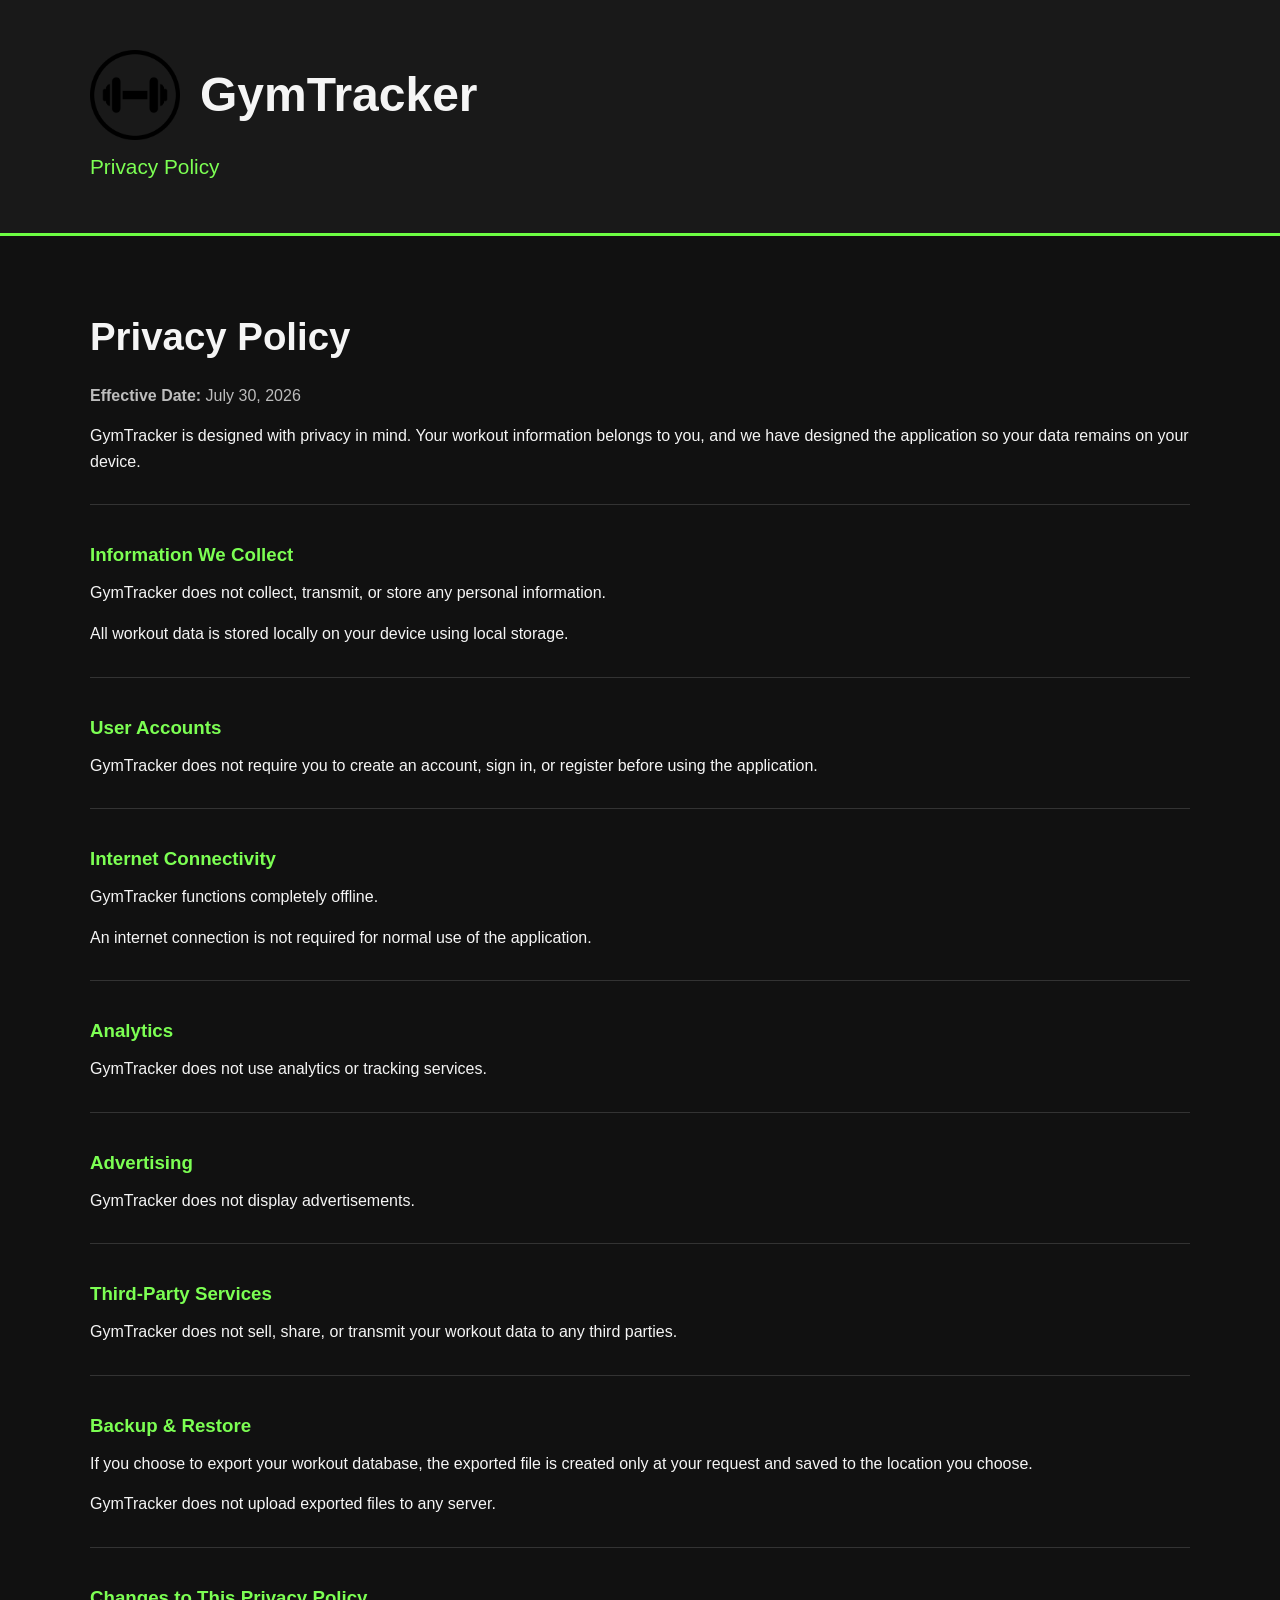
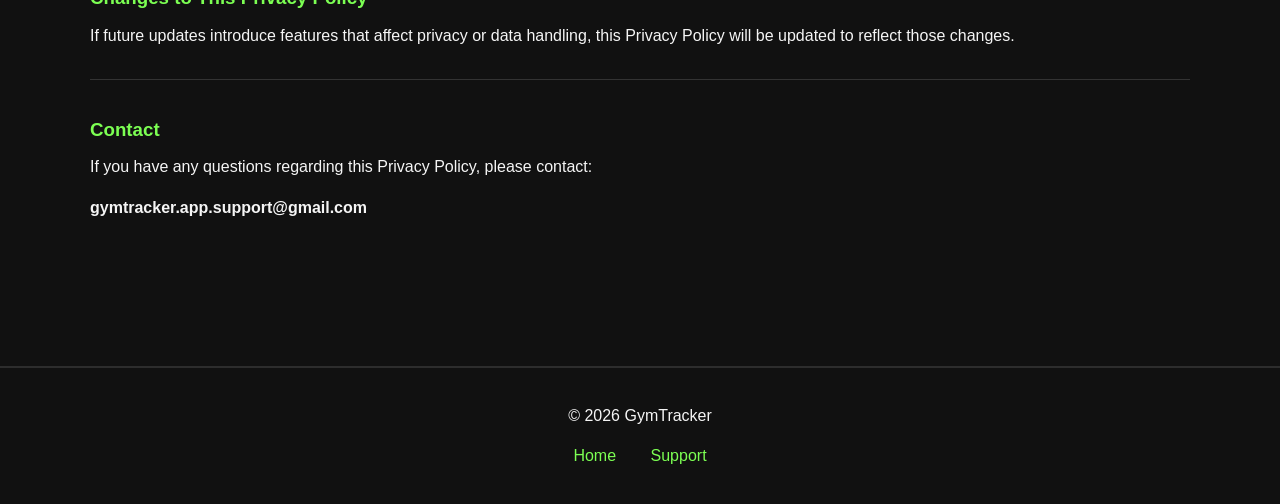
==== privacy-policy.html @ 82bc4255 "-Added generated implementation of privacy-policy.html, support.html, and updated styles.css" ====
<!DOCTYPE html>
<html lang="en">

<head>

    <meta charset="UTF-8">

    <meta name="viewport"
          content="width=device-width, initial-scale=1.0">

    <title>GymTracker - Privacy Policy</title>

    <link rel="stylesheet"
          href="styles.css">

</head>

<body>

<header>

    <div class="container">

        <div class="logo">

            <img src="images/GymTracker_PlayStore_Icon.png"
                 alt="GymTracker Logo">

            <h1>GymTracker</h1>

        </div>

        <p class="tagline">
            Privacy Policy
        </p>

    </div>

</header>

<main>

<section class="page">

<div class="container">

<h2>Privacy Policy</h2>

<p class="effective-date">
<strong>Effective Date:</strong> July 30, 2026
</p>

<p>

GymTracker is designed with privacy in mind.
Your workout information belongs to you, and we have designed the application so your data remains on your device.

</p>

<hr>

<h3>Information We Collect</h3>

<p>

GymTracker does not collect, transmit, or store any personal information.

</p>

<p>

All workout data is stored locally on your device using local storage.

</p>

<hr>

<h3>User Accounts</h3>

<p>

GymTracker does not require you to create an account, sign in, or register before using the application.

</p>

<hr>

<h3>Internet Connectivity</h3>

<p>

GymTracker functions completely offline.

</p>

<p>

An internet connection is not required for normal use of the application.

</p>

<hr>

<h3>Analytics</h3>

<p>

GymTracker does not use analytics or tracking services.

</p>

<hr>

<h3>Advertising</h3>

<p>

GymTracker does not display advertisements.

</p>

<hr>

<h3>Third-Party Services</h3>

<p>

GymTracker does not sell, share, or transmit your workout data to any third parties.

</p>

<hr>

<h3>Backup &amp; Restore</h3>

<p>

If you choose to export your workout database, the exported file is created only at your request and saved to the location you choose.

</p>

<p>

GymTracker does not upload exported files to any server.

</p>

<hr>

<h3>Changes to This Privacy Policy</h3>

<p>

If future updates introduce features that affect privacy or data handling, this Privacy Policy will be updated to reflect those changes.

</p>

<hr>

<h3>Contact</h3>

<p>

If you have any questions regarding this Privacy Policy, please contact:

</p>

<p>

<strong>gymtracker.app.support@gmail.com</strong>

</p>

</div>

</section>

</main>

<footer>

<div class="container">

<p>

© 2026 GymTracker

</p>

<div class="footer-links">

<a href="index.html">Home</a>

<a href="support.html">Support</a>

</div>

</div>

</footer>

</body>

</html>
---- styles.css ----
*{
    margin:0;
    padding:0;
    box-sizing:border-box;
}

body{

    background:#111;
    color:#f5f5f5;

    font-family:
        Segoe UI,
        Roboto,
        Arial,
        sans-serif;

    line-height:1.6;
}

.container{

    width:min(1100px,90%);
    margin:auto;
}

header{

    background:#191919;

    padding:50px 0;

    border-bottom:3px solid #6dff43;
}

.logo{

    display:flex;

    align-items:center;

    gap:20px;
}

.logo img{

    width:90px;
}

.logo h1{

    font-size:3rem;
}

.tagline{

    margin-top:10px;

    color:#7cff53;

    font-size:1.3rem;
}

.hero{

    padding:80px 0;

    text-align:center;
}

.hero h2{

    font-size:2.5rem;

    margin-bottom:20px;
}

.hero p{

    max-width:700px;

    margin:auto;

    font-size:1.2rem;
}

.buttons{

    margin-top:40px;

    display:flex;

    justify-content:center;

    gap:20px;

    flex-wrap:wrap;
}

.button{

    text-decoration:none;

    padding:15px 35px;

    border-radius:10px;

    font-weight:bold;

    transition:.2s;
}

.primary{

    background:#6dff43;

    color:black;
}

.primary:hover{

    background:#81ff5d;
}

.secondary{

    border:2px solid #6dff43;

    color:#6dff43;
}

.secondary:hover{

    background:#6dff43;

    color:black;
}

.features{

    padding:80px 0;

    display:grid;
}

.feature{

    background:#1c1c1c;

    padding:25px;

    margin-bottom:25px;

    border-left:5px solid #6dff43;

    border-radius:8px;
}

.feature h3{

    margin-bottom:10px;
}

footer{

    border-top:2px solid #2d2d2d;

    margin-top:60px;

    padding:35px 0;

    text-align:center;
}

.footer-links{

    margin-top:15px;
}

.footer-links a{

    color:#7cff53;

    text-decoration:none;

    margin:0 15px;
}

.footer-links a:hover{

    text-decoration:underline;
}

.banner img{
    width:100%;
    display:block;
}










/* Privacy Page */
.page{

    padding:70px 0;

}

.page h2{

    margin-bottom:15px;

    font-size:2.4rem;

}

.page h3{

    margin-top:35px;

    margin-bottom:10px;

    color:#7cff53;

}

.page p{

    margin-bottom:15px;

}

.page hr{

    border:none;

    border-top:1px solid #333;

    margin:30px 0;

}

.effective-date{

    color:#bdbdbd;

    margin-bottom:35px;

}











/* Support Page */
ul{

    margin-left:25px;

    margin-bottom:20px;

}

li{

    margin-bottom:8px;

}

h4{

    color:#ffffff;

    margin-top:20px;

    margin-bottom:8px;

}
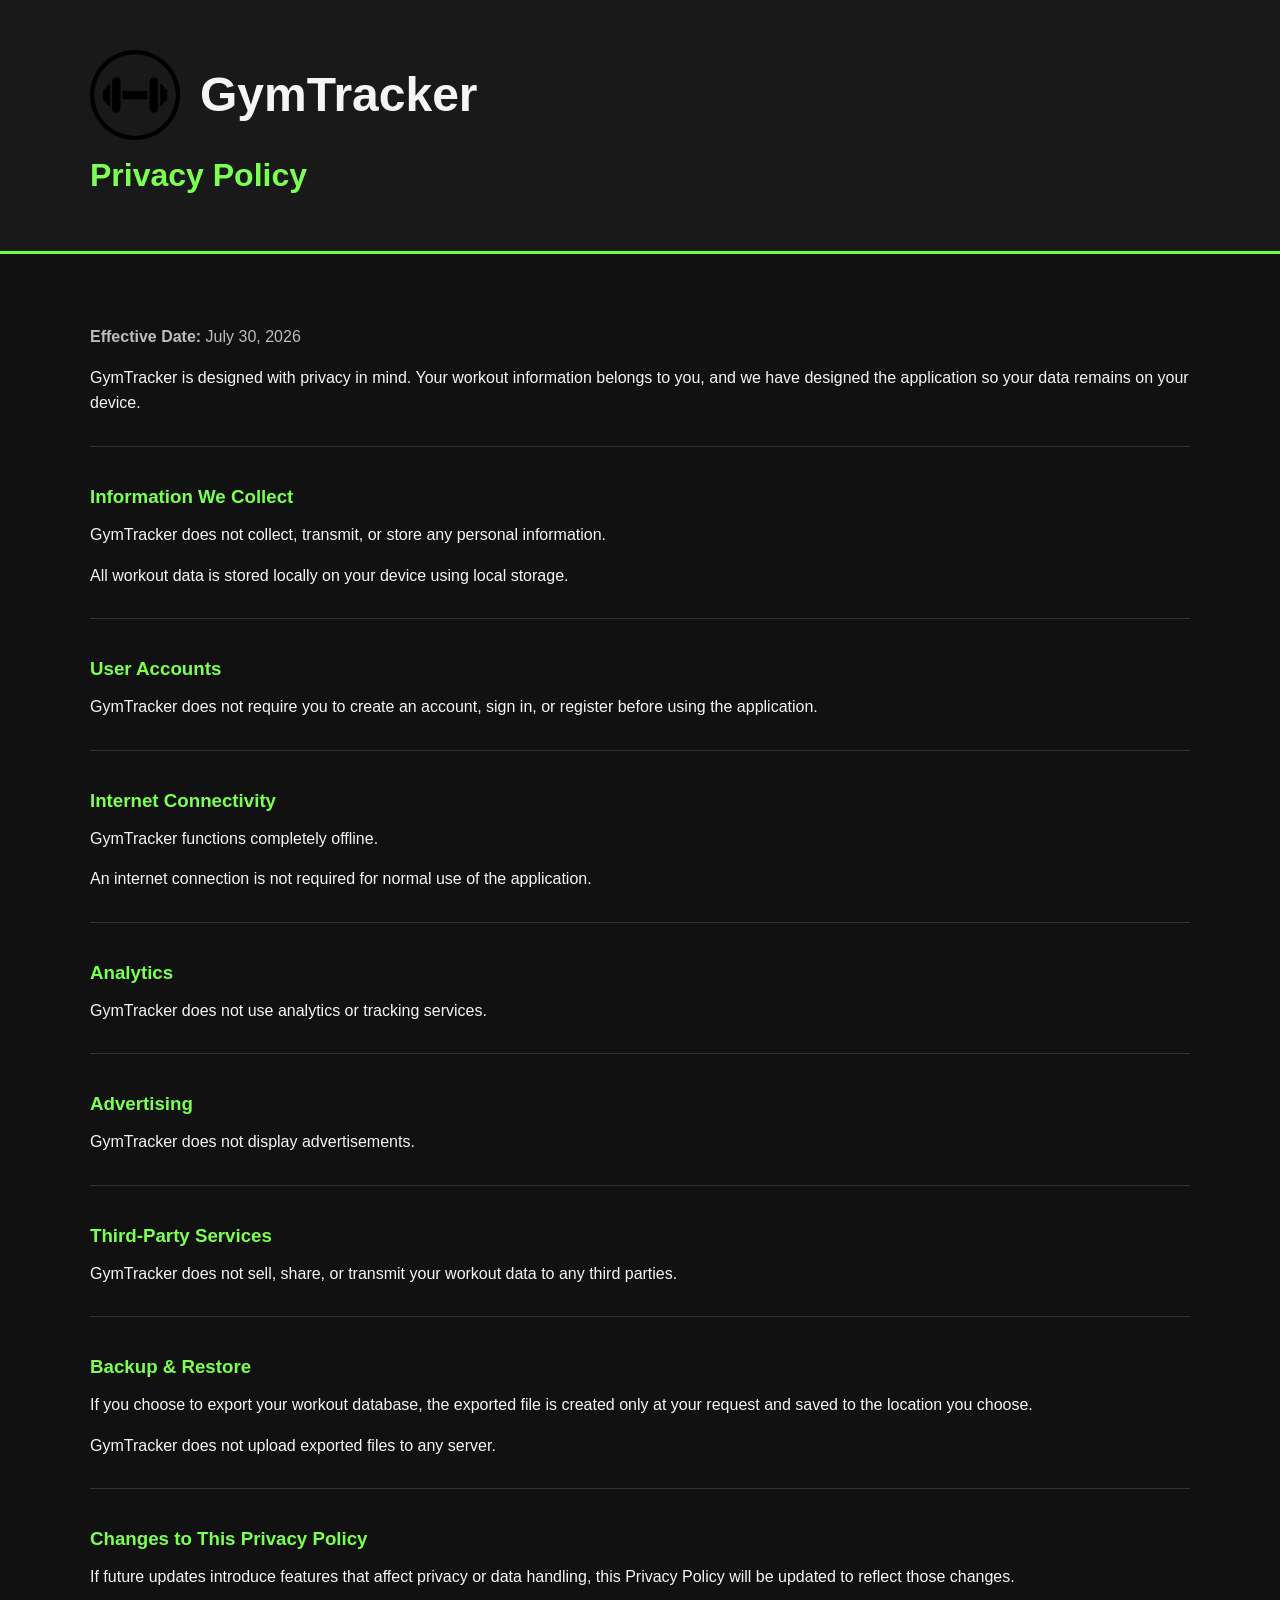
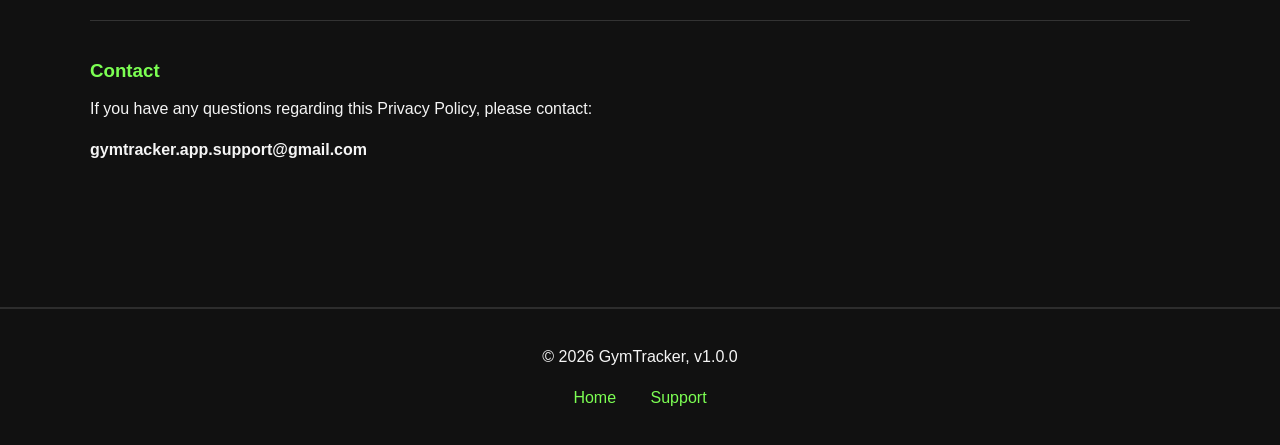
==== commit 3cf811fc: "-Website refinements" ====
--- a/privacy-policy.html
+++ b/privacy-policy.html
@@ -30,9 +30,9 @@
 
         </div>
 
-        <p class="tagline">
+        <h2 class="tagline">
             Privacy Policy
-        </p>
+        </h2>
 
     </div>
 
@@ -43,8 +43,6 @@
 <section class="page">
 
 <div class="container">
-
-<h2>Privacy Policy</h2>
 
 <p class="effective-date">
 <strong>Effective Date:</strong> July 30, 2026
@@ -183,13 +181,13 @@
 
 <p>
 
-© 2026 GymTracker
+© 2026 GymTracker, v1.0.0
 
 </p>
 
 <div class="footer-links">
 
-<a href="index.html">Home</a>
+<a href="./">Home</a>
 
 <a href="support.html">Support</a>
 
--- a/styles.css
+++ b/styles.css
@@ -58,7 +58,7 @@
 
     color:#7cff53;
 
-    font-size:1.3rem;
+    font-size:2rem;
 }
 
 .hero{
